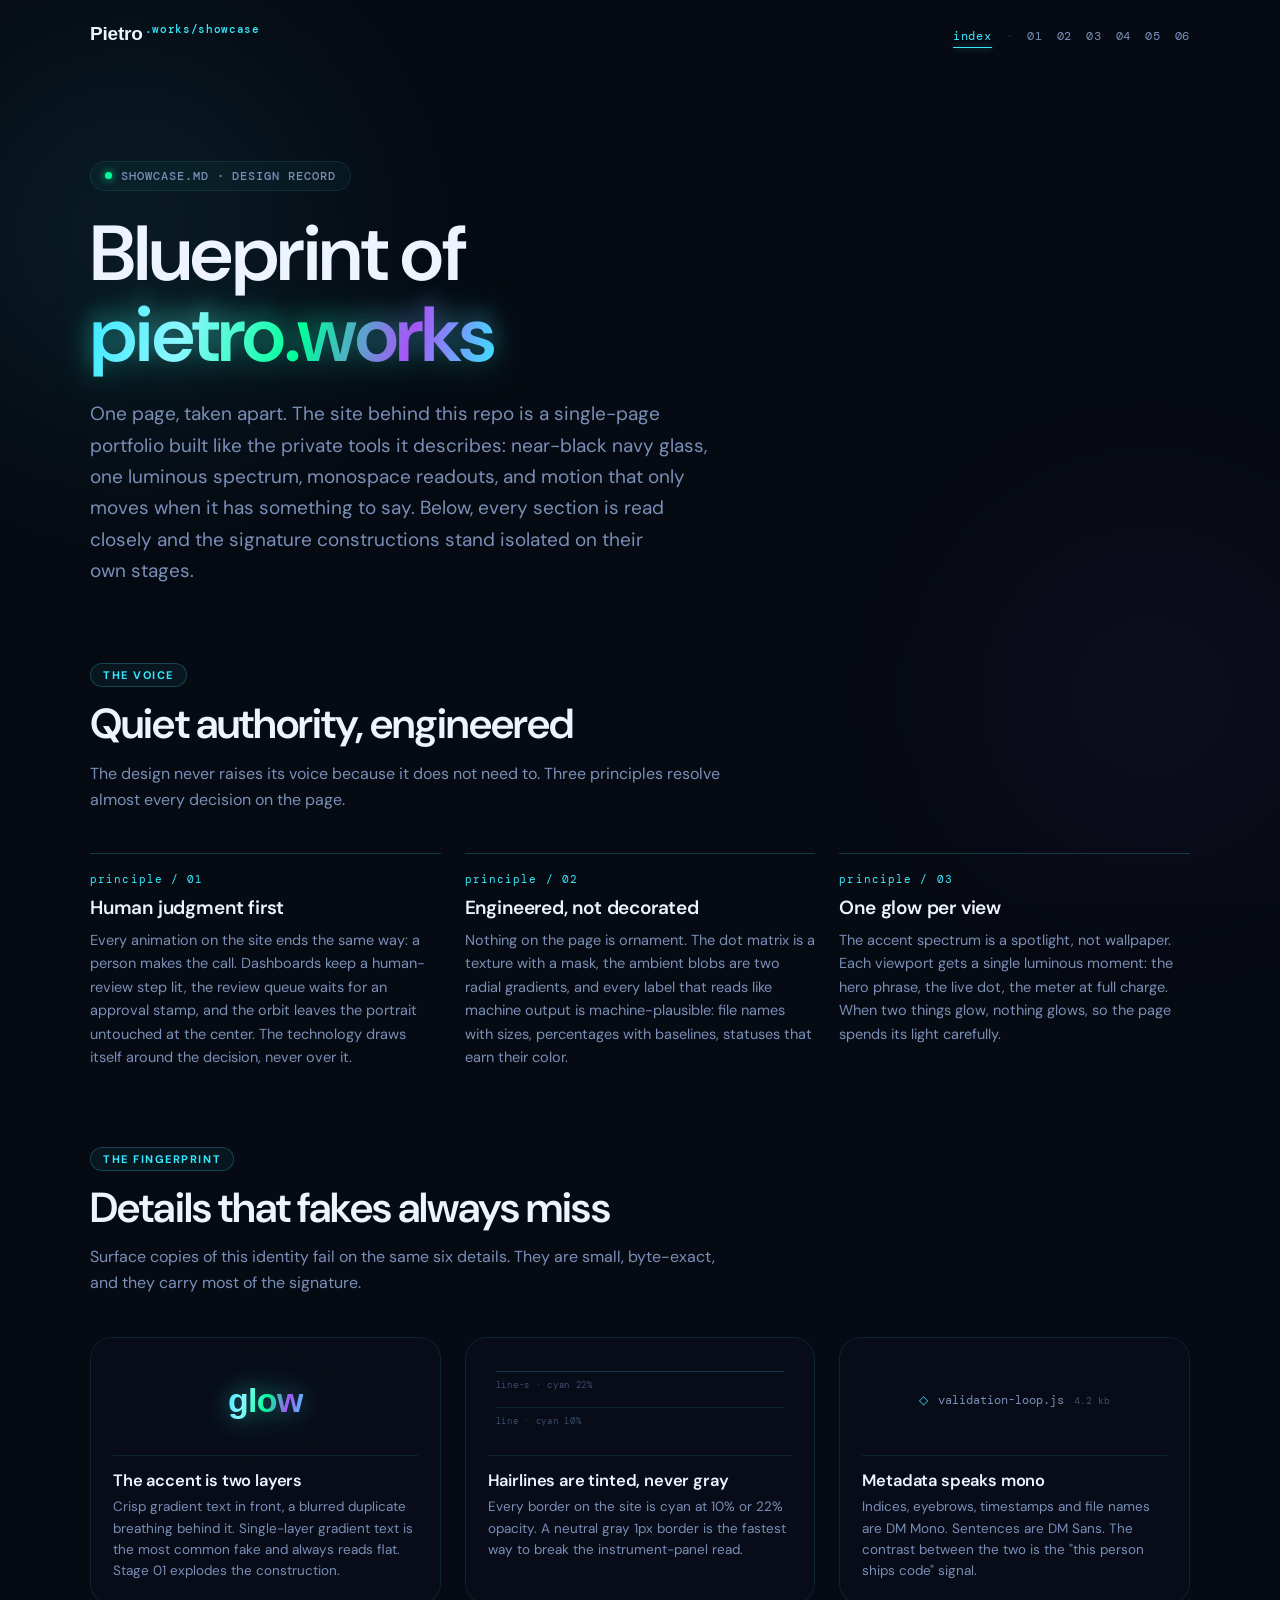
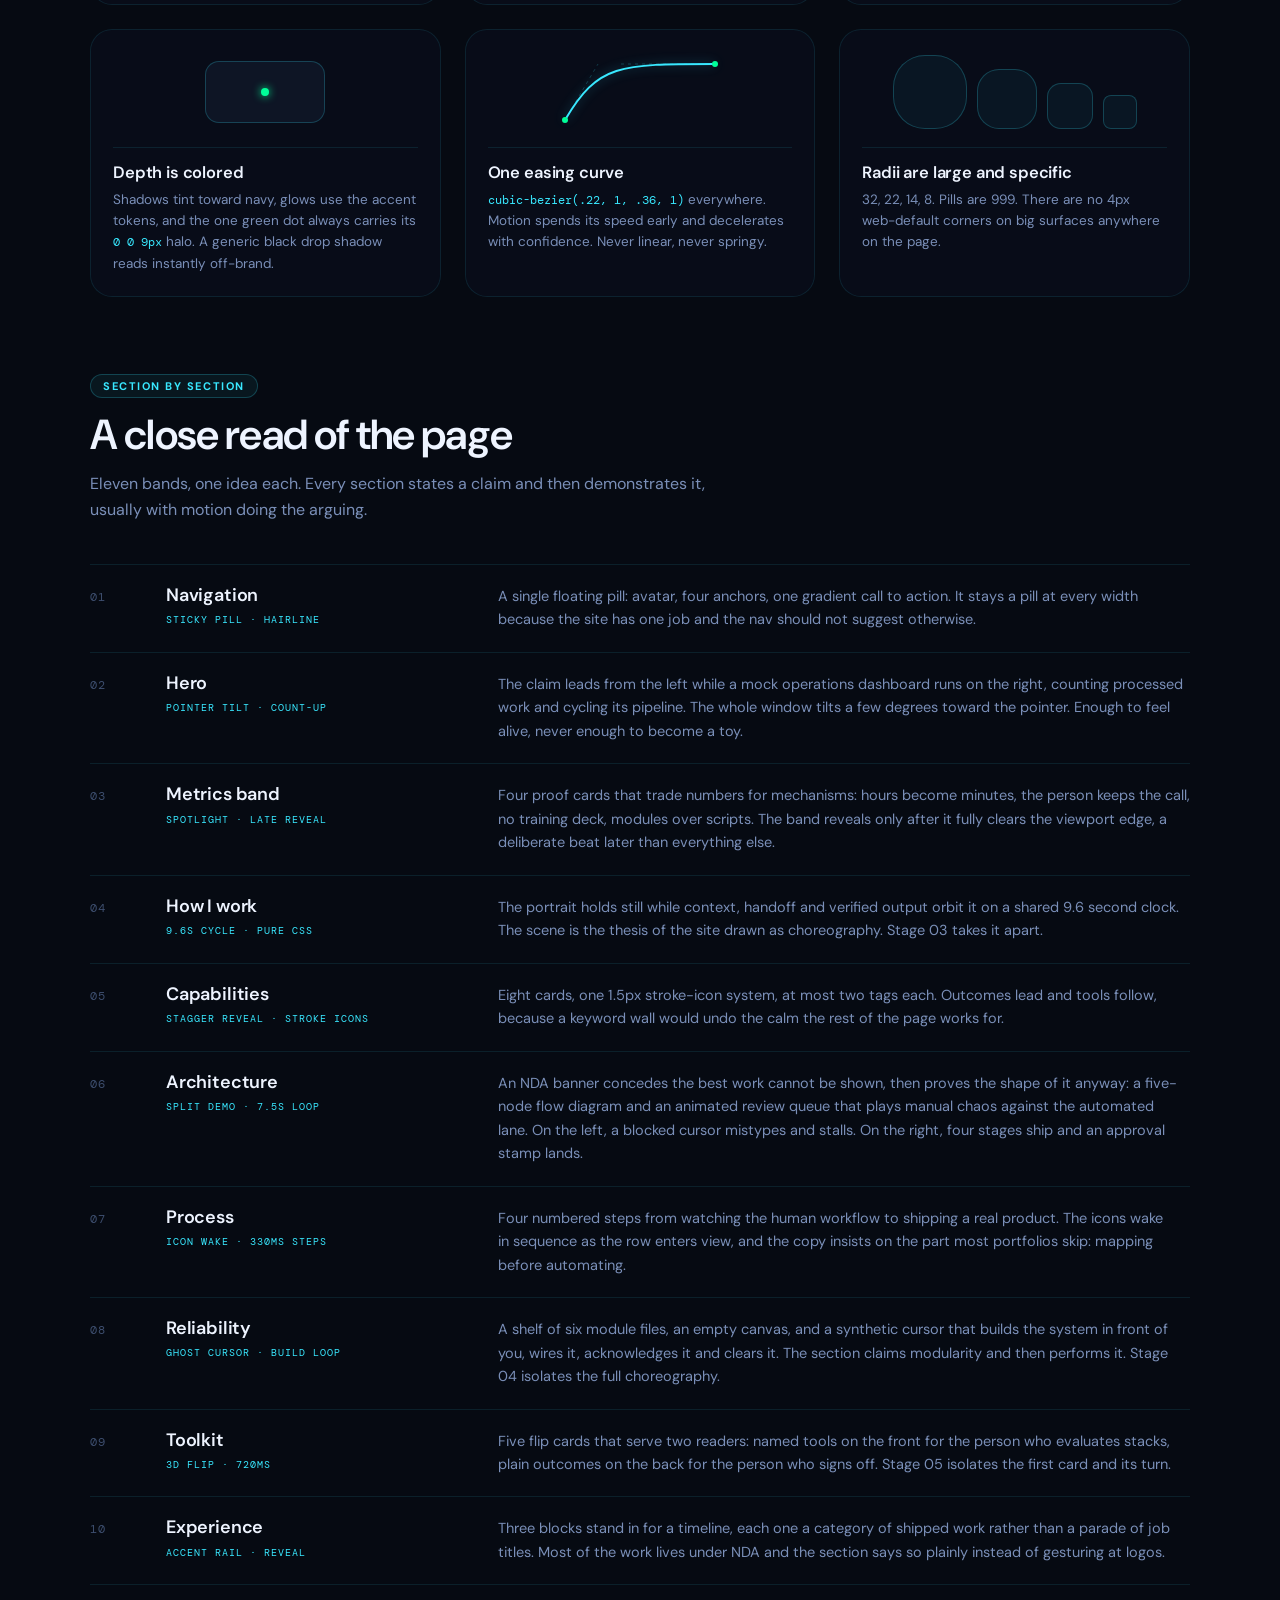
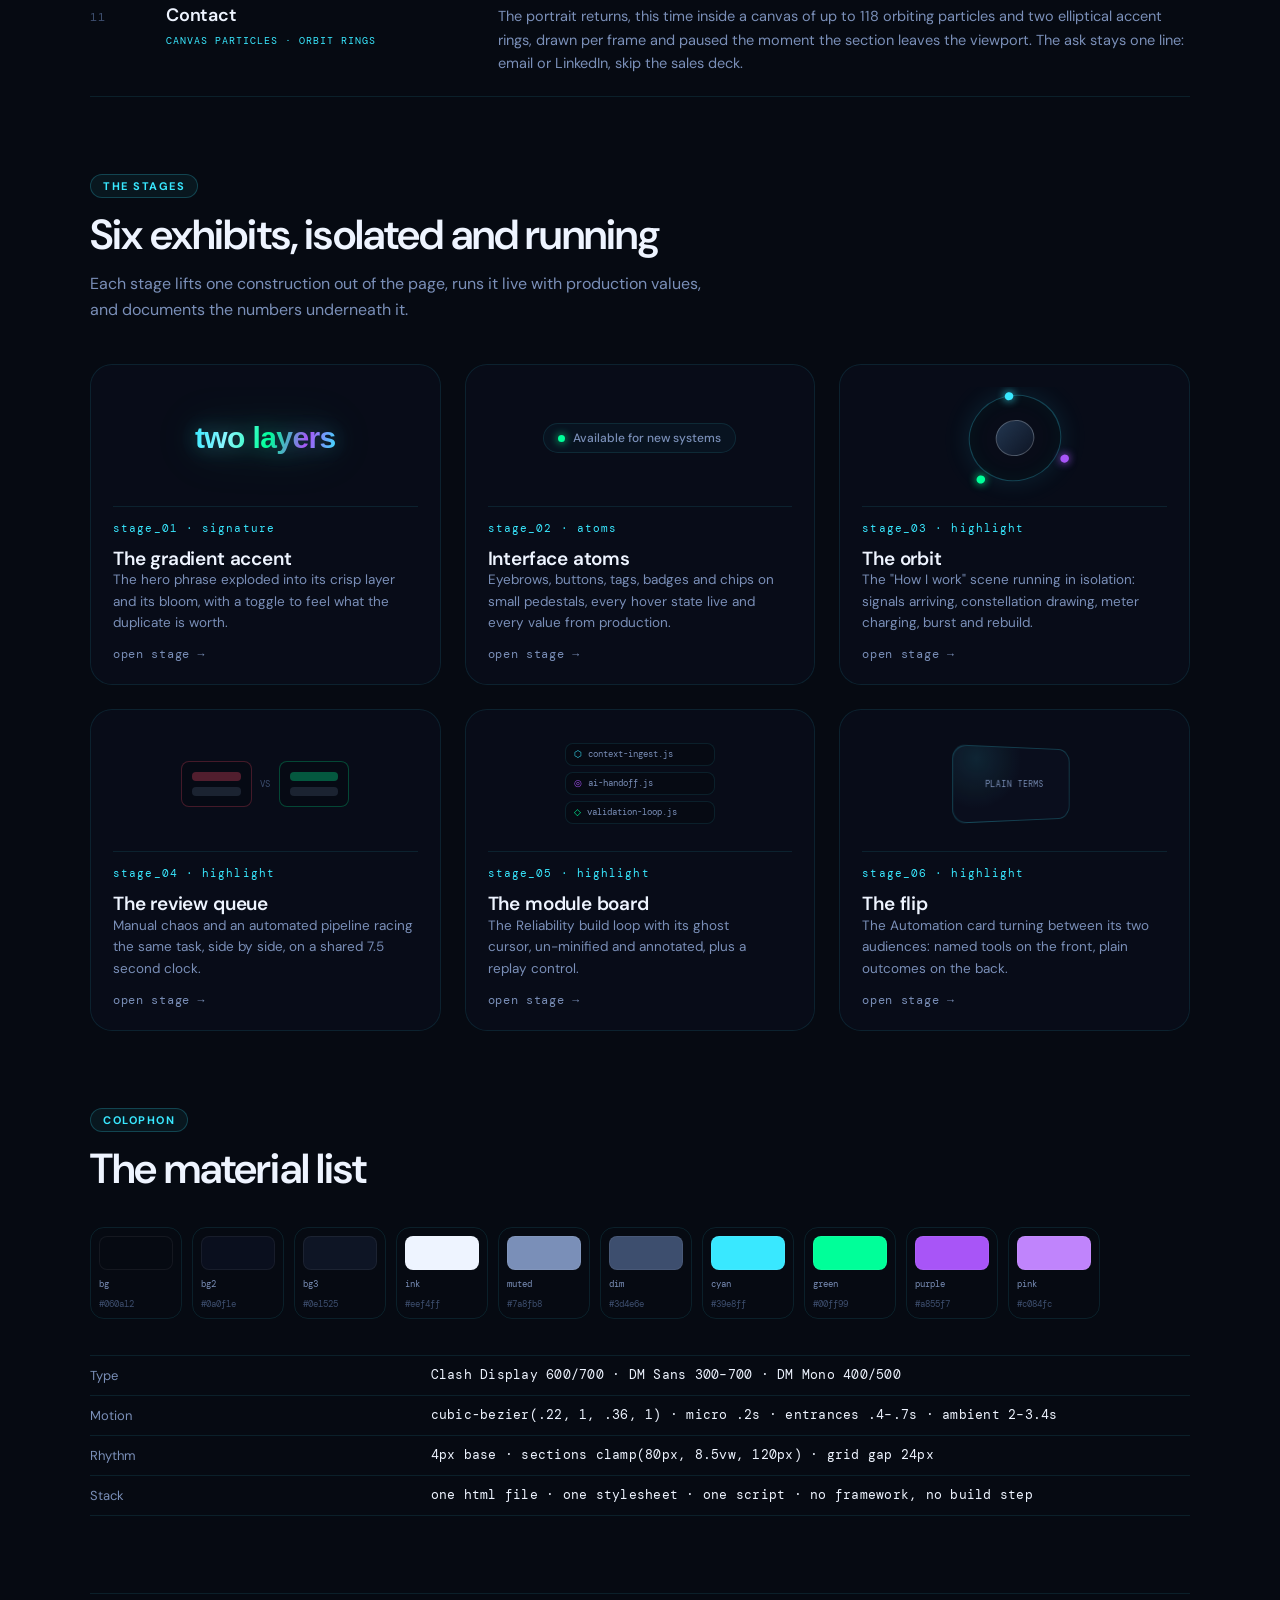
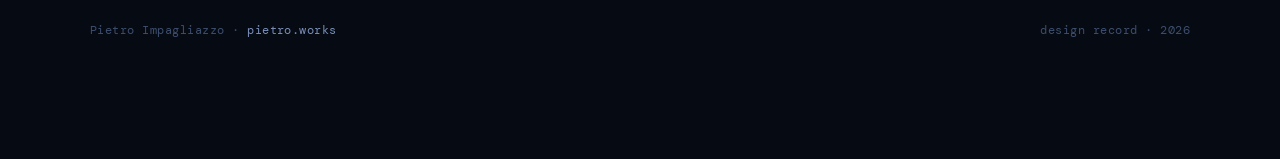
==== index.html @ dec7b2a9 "Add the pietro.works design showcase Isolates six signature constructions from the live site on thei" ====
<!DOCTYPE html>
<html lang="en">
  <head>
    <meta charset="utf-8" />
    <meta name="viewport" content="width=device-width,initial-scale=1" />
    <title>The anatomy of pietro.works — design showcase</title>
    <meta
      name="description"
      content="One page, taken apart. Every element of pietro.works isolated on its own stage, every section read closely, and the signature animations rebuilt in the open."
    />
    <link href="https://fonts.googleapis.com" rel="preconnect" />
    <link crossorigin="" href="https://fonts.gstatic.com" rel="preconnect" />
    <link href="https://api.fontshare.com" rel="preconnect" />
    <link
      href="https://api.fontshare.com/v2/css?f[]=clash-display@600,700&display=swap"
      rel="stylesheet"
    />
    <link
      href="https://fonts.googleapis.com/css2?family=DM+Sans:opsz,wght@9..40,300;9..40,400;9..40,500;9..40,700&family=DM+Mono:wght@400;500&display=swap"
      rel="stylesheet"
    />
    <link rel="stylesheet" href="shared.css" />
    <style>
      /* ---- hero accent: the production two-layer construction ---- */
      .hub-hero {
        padding-top: clamp(64px, 9vw, 120px);
      }
      .hub-hero h1 {
        font-size: max(40px, min(6.6vw, 78px));
        line-height: 1.05;
      }
      .hub-hero .sub {
        color: var(--muted);
        margin-top: 22px;
        font-size: max(16px, min(1.9vw, 19px));
        line-height: 1.65;
        max-width: 640px;
      }
      .acc {
        z-index: 0;
        color: transparent;
        white-space: nowrap;
        isolation: isolate;
        font-style: normal;
        background: linear-gradient(
          105deg,
          var(--cyan) 0%,
          #8cf7ff 24%,
          var(--green) 52%,
          var(--purple) 78%,
          var(--cyan) 100%
        );
        -webkit-text-fill-color: transparent;
        filter: drop-shadow(0 0 14px rgba(57, 232, 255, 0.22))
          drop-shadow(0 0 24px rgba(0, 255, 153, 0.16));
        -webkit-background-clip: text;
        background-clip: text;
        position: relative;
      }
      .acc:after {
        content: attr(data-text);
        z-index: -1;
        pointer-events: none;
        line-height: inherit;
        background: linear-gradient(
          105deg,
          var(--cyan) 0%,
          #8cf7ff 24%,
          var(--green) 52%,
          var(--purple) 78%,
          var(--cyan) 100%
        );
        color: transparent;
        -webkit-text-fill-color: transparent;
        opacity: 0.22;
        filter: blur(10px) saturate(1.12);
        -webkit-background-clip: text;
        background-clip: text;
        position: absolute;
        inset: 0;
        transform: translateZ(0) scale(1.01);
      }
      @media (prefers-reduced-motion: no-preference) {
        .acc:after {
          animation: 3.4s ease-in-out infinite hubGlowPulse;
        }
      }
      @keyframes hubGlowPulse {
        0%,
        to {
          opacity: 0.18;
          filter: blur(9px) saturate(1.05);
        }
        50% {
          opacity: 0.68;
          filter: blur(16px) saturate(1.42);
        }
      }

      /* ---- section headers ---- */
      .hub-label {
        letter-spacing: 0.14em;
        text-transform: uppercase;
        color: var(--cyan);
        border: 1px solid var(--line-s);
        background: rgba(57, 232, 255, 0.06);
        border-radius: 999px;
        margin-bottom: 14px;
        padding: 4px 12px;
        font-size: 11px;
        font-weight: 700;
        display: inline-block;
      }
      .hub-head {
        max-width: 640px;
      }
      .hub-head p {
        color: var(--muted);
        margin-top: 14px;
        font-size: 16px;
        line-height: 1.65;
      }

      /* ---- voice trio ---- */
      .voice-grid {
        display: grid;
        grid-template-columns: repeat(auto-fit, minmax(260px, 1fr));
        gap: var(--space-grid);
        margin-top: clamp(28px, 4vw, 40px);
      }
      .voice {
        border-top: 1px solid var(--line-s);
        padding-top: 18px;
      }
      .voice .v-index {
        color: var(--cyan);
        font-family: "DM Mono", monospace;
        font-size: 11px;
        letter-spacing: 0.1em;
        display: block;
        margin-bottom: 12px;
      }
      .voice h3 {
        font-size: 19px;
        margin-bottom: 10px;
      }
      .voice p {
        color: var(--muted);
        font-size: 14.5px;
        line-height: 1.62;
      }

      /* ---- fingerprint cards ---- */
      .fp-grid {
        display: grid;
        grid-template-columns: repeat(auto-fit, minmax(280px, 1fr));
        gap: var(--space-grid);
        margin-top: clamp(28px, 4vw, 40px);
      }
      .fp {
        border: 1px solid var(--line);
        border-radius: var(--rx-lg);
        background: rgba(10, 15, 30, 0.5);
        padding: 22px;
        display: grid;
        grid-template-rows: 96px auto;
        gap: 16px;
      }
      .fp-specimen {
        display: grid;
        place-items: center;
        border-bottom: 1px solid var(--line);
        padding-bottom: 14px;
      }
      .fp h3 {
        font-size: 16.5px;
        margin-bottom: 7px;
      }
      .fp p {
        color: var(--muted);
        font-size: 13.5px;
        line-height: 1.58;
      }
      .fp p code {
        font-family: "DM Mono", monospace;
        font-size: 12px;
        color: var(--cyan);
      }
      .fp-acc {
        font-family: "Clash Display", sans-serif;
        font-weight: 600;
        font-size: 34px;
        letter-spacing: -0.02em;
      }
      .swatch-row {
        display: flex;
        gap: 10px;
        align-items: center;
      }
      .swatch {
        width: 44px;
        height: 44px;
        border-radius: var(--rx-md);
        border: 1px solid var(--line);
        display: grid;
        place-items: end center;
        padding-bottom: 4px;
        font-family: "DM Mono", monospace;
        font-size: 8px;
        color: var(--dim);
      }
      .hairline-demo {
        width: 100%;
        display: grid;
        gap: 14px;
        padding: 0 8px;
      }
      .hairline-demo i {
        display: block;
        height: 1px;
      }
      .hairline-demo span {
        font-family: "DM Mono", monospace;
        font-size: 9px;
        color: var(--dim);
        letter-spacing: 0.08em;
      }
      .mono-demo {
        font-family: "DM Mono", monospace;
        font-size: 12px;
        color: var(--muted);
        display: flex;
        gap: 10px;
        align-items: baseline;
      }
      .mono-demo b {
        color: var(--cyan);
        font-weight: 500;
      }
      .mono-demo i {
        font-style: normal;
        color: var(--dim);
        font-size: 10px;
      }
      .depth-demo {
        width: 120px;
        height: 62px;
        border-radius: var(--rx-md);
        border: 1px solid var(--line-s);
        background: var(--bg3);
        box-shadow: 0 24px 60px -36px rgba(2, 6, 18, 0.9);
        display: grid;
        place-items: center;
      }
      .depth-demo i {
        width: 8px;
        height: 8px;
        border-radius: 50%;
        background: var(--green);
        box-shadow: 0 0 9px var(--green);
      }
      .ease-demo {
        display: block;
        overflow: visible;
      }
      .ease-demo path {
        fill: none;
        stroke: var(--cyan);
        stroke-width: 2;
        stroke-linecap: round;
        filter: drop-shadow(0 0 6px rgba(57, 232, 255, 0.4));
      }
      .ease-demo line {
        stroke: rgba(57, 232, 255, 0.22);
        stroke-width: 1;
        stroke-dasharray: 3 4;
      }
      .ease-demo circle {
        fill: var(--green);
      }
      .radii-demo {
        display: flex;
        gap: 10px;
        align-items: flex-end;
      }
      .radii-demo i {
        display: block;
        border: 1px solid var(--line-s);
        background: rgba(57, 232, 255, 0.05);
      }

      /* ---- anatomy ledger ---- */
      .anatomy {
        border-top: 1px solid var(--line);
        margin-top: clamp(28px, 4vw, 40px);
      }
      .an-row {
        border-bottom: 1px solid var(--line);
        display: grid;
        grid-template-columns: 56px minmax(180px, 0.9fr) minmax(0, 2fr);
        gap: 20px;
        padding: 20px 0;
        align-items: baseline;
      }
      .an-row .an-index {
        color: var(--dim);
        font-family: "DM Mono", monospace;
        font-size: 12px;
        letter-spacing: 0.06em;
      }
      .an-row h3 {
        font-size: 18px;
      }
      .an-row .an-tag {
        display: block;
        margin-top: 8px;
        color: var(--cyan);
        font-family: "DM Mono", monospace;
        font-size: 10px;
        letter-spacing: 0.1em;
        text-transform: uppercase;
      }
      .an-row p {
        color: var(--muted);
        font-size: 14.5px;
        line-height: 1.62;
      }
      @media (max-width: 700px) {
        .an-row {
          grid-template-columns: 40px minmax(0, 1fr);
        }
        .an-row p {
          grid-column: 2;
        }
      }

      /* ---- stage cards ---- */
      .stage-grid {
        display: grid;
        grid-template-columns: repeat(auto-fit, minmax(290px, 1fr));
        gap: var(--space-grid);
        margin-top: clamp(28px, 4vw, 40px);
      }
      .stage-card {
        border: 1px solid var(--line);
        border-radius: var(--rx-lg);
        background: rgba(10, 15, 30, 0.5);
        padding: 22px;
        display: grid;
        grid-template-rows: 120px auto 1fr auto;
        gap: 14px;
        transition:
          transform 0.3s var(--ease),
          border-color 0.3s var(--ease),
          box-shadow 0.3s var(--ease);
      }
      .stage-card:hover {
        transform: translateY(-4px);
        border-color: rgba(57, 232, 255, 0.3);
        box-shadow: 0 24px 60px -36px rgba(2, 6, 18, 0.9);
      }
      .stage-card .sg-preview {
        border-bottom: 1px solid var(--line);
        display: grid;
        place-items: center;
        padding-bottom: 16px;
        overflow: hidden;
      }
      .stage-card .sg-index {
        color: var(--cyan);
        font-family: "DM Mono", monospace;
        font-size: 11px;
        letter-spacing: 0.1em;
      }
      .stage-card h3 {
        font-size: 19px;
      }
      .stage-card p {
        color: var(--muted);
        font-size: 13.5px;
        line-height: 1.58;
      }
      .stage-card .sg-go {
        color: var(--muted);
        font-family: "DM Mono", monospace;
        font-size: 11.5px;
        letter-spacing: 0.06em;
        transition: color 0.2s var(--ease);
      }
      .stage-card:hover .sg-go {
        color: var(--cyan);
      }

      /* stage minis */
      .mini-acc {
        font-family: "Clash Display", sans-serif;
        font-weight: 600;
        font-size: 30px;
        letter-spacing: -0.02em;
      }
      .mini-eyebrow {
        color: var(--muted);
        border: 1px solid var(--line);
        background: rgba(57, 232, 255, 0.04);
        border-radius: 999px;
        align-items: center;
        gap: 8px;
        padding: 6px 14px;
        font-size: 12px;
        font-weight: 500;
        display: inline-flex;
      }
      .mini-eyebrow i {
        width: 7px;
        height: 7px;
        border-radius: 50%;
        background: var(--green);
        box-shadow: 0 0 8px var(--green);
      }
      .mini-orbit {
        width: 86px;
        height: 86px;
        border: 1px solid rgba(57, 232, 255, 0.25);
        border-radius: 50%;
        position: relative;
        transform: rotate(-14deg) scaleX(1.08);
        box-shadow:
          0 0 28px rgba(57, 232, 255, 0.12),
          inset 0 0 20px rgba(0, 255, 153, 0.05);
      }
      .mini-orbit b {
        position: absolute;
        inset: 24px;
        border-radius: 50%;
        background: linear-gradient(145deg, #22364f, #0e1525);
        border: 1px solid rgba(255, 255, 255, 0.22);
      }
      .mini-orbit i {
        position: absolute;
        width: 8px;
        height: 8px;
        border-radius: 50%;
      }
      .mini-orbit i:nth-child(2) {
        top: -4px;
        left: 50%;
        background: var(--cyan);
        box-shadow: 0 0 8px var(--cyan);
      }
      .mini-orbit i:nth-child(3) {
        bottom: 6px;
        left: -2px;
        background: var(--green);
        box-shadow: 0 0 8px var(--green);
      }
      .mini-orbit i:nth-child(4) {
        bottom: 6px;
        right: -2px;
        background: var(--purple);
        box-shadow: 0 0 8px var(--purple);
      }
      .mini-shelf {
        display: grid;
        gap: 6px;
        width: 150px;
      }
      .mini-shelf i {
        display: flex;
        align-items: center;
        gap: 6px;
        border: 1px solid var(--line);
        border-radius: var(--rx-sm);
        background: rgba(6, 10, 18, 0.6);
        padding: 5px 8px;
        font-family: "DM Mono", monospace;
        font-size: 8.5px;
        font-style: normal;
        color: var(--muted);
      }
      .mini-shelf i b {
        color: var(--cyan);
        font-weight: 400;
      }
      .mini-shelf i:nth-child(2) b {
        color: var(--purple);
      }
      .mini-shelf i:nth-child(3) b {
        color: var(--green);
      }
      .mini-flip {
        width: 130px;
        height: 74px;
        perspective: 400px;
      }
      .mini-flip i {
        display: grid;
        place-items: center;
        width: 100%;
        height: 100%;
        border: 1px solid var(--line-s);
        border-radius: var(--rx-md);
        background:
          radial-gradient(circle at 18% 16%, rgba(57, 232, 255, 0.1), transparent 40%),
          rgba(10, 15, 30, 0.7);
        transform: rotateY(26deg);
        font-family: "DM Mono", monospace;
        font-size: 9px;
        letter-spacing: 0.1em;
        color: var(--muted);
        text-transform: uppercase;
        font-style: normal;
      }
      .mini-rq {
        display: flex;
        align-items: center;
        gap: 8px;
        width: 168px;
      }
      .mini-rq-pane {
        display: grid;
        gap: 6px;
        flex: 1;
        padding: 10px;
        border-radius: var(--rx-sm);
        border: 1px solid var(--line);
        background: rgba(6, 10, 18, 0.5);
      }
      .mini-rq-pane i {
        display: block;
        height: 9px;
        border-radius: 4px;
        background: rgba(122, 143, 184, 0.18);
      }
      .mini-rq-pane--bad {
        border-color: rgba(255, 77, 106, 0.25);
      }
      .mini-rq-pane--bad i:first-child {
        background: rgba(255, 77, 106, 0.3);
      }
      .mini-rq-pane--good {
        border-color: rgba(0, 255, 153, 0.25);
      }
      .mini-rq-pane--good i:first-child {
        background: rgba(0, 255, 153, 0.32);
      }
      .mini-rq-vs {
        color: var(--dim);
        font-family: "DM Mono", monospace;
        font-size: 9px;
        text-transform: uppercase;
        letter-spacing: 0.08em;
      }

      /* ---- colophon ---- */
      .palette {
        display: flex;
        flex-wrap: wrap;
        gap: 10px;
        margin-top: clamp(24px, 3vw, 36px);
      }
      .chip {
        border: 1px solid var(--line);
        border-radius: var(--rx-md);
        width: 92px;
        padding: 8px;
        display: grid;
        gap: 8px;
        font-family: "DM Mono", monospace;
        font-size: 9px;
        color: var(--dim);
      }
      .chip i {
        display: block;
        height: 34px;
        border-radius: 8px;
        border: 1px solid rgba(255, 255, 255, 0.06);
      }
      .chip b {
        color: var(--muted);
        font-weight: 400;
      }
      .colophon-rows {
        border-top: 1px solid var(--line);
        margin-top: clamp(24px, 3vw, 36px);
      }
      .hub-foot {
        border-top: 1px solid var(--line);
        margin-top: var(--space-section-tight);
        padding: 28px 0 44px;
        display: flex;
        flex-wrap: wrap;
        justify-content: space-between;
        gap: 12px;
        color: var(--dim);
        font-family: "DM Mono", monospace;
        font-size: 12px;
        letter-spacing: 0.04em;
      }
      .hub-foot a {
        color: var(--muted);
        transition: color 0.18s var(--ease);
      }
      .hub-foot a:hover {
        color: var(--cyan);
      }
    </style>
  </head>
  <body>
    <div aria-hidden="true" class="ambient ambient-a"></div>
    <div aria-hidden="true" class="ambient ambient-b"></div>
    <div aria-hidden="true" class="scanline"></div>

    <header class="sc-top">
      <div class="wrap">
        <a class="sc-brand" href="https://pietro.works/">Pietro<sup>.works/showcase</sup></a>
        <nav class="sc-crumb" aria-label="Stages">
          <a href="index.html" aria-current="page">index</a>
          <span class="sc-sep">·</span>
          <a href="stages/01-accent.html">01</a>
          <a href="stages/02-atoms.html">02</a>
          <a href="stages/03-orbit.html">03</a>
          <a href="stages/04-review-queue.html">04</a>
          <a href="stages/05-modules.html">05</a>
          <a href="stages/06-flip.html">06</a>
        </nav>
      </div>
    </header>

    <main>
      <!-- ================= hero ================= -->
      <section class="wrap hub-hero">
        <div class="eyebrow"><span class="dot"></span> showcase.md · design record</div>
        <h1>
          Blueprint of
          <br /><span class="acc" data-text="pietro.works">pietro.works</span>
        </h1>
        <p class="sub">
          One page, taken apart. The site behind this repo is a single-page portfolio
          built like the private tools it describes: near-black navy glass, one
          luminous spectrum, monospace readouts, and motion that only moves when it
          has something to say. Below, every section is read closely and the
          signature constructions stand isolated on their own stages.
        </p>
      </section>

      <!-- ================= voice ================= -->
      <section class="band">
        <div class="wrap">
          <div class="hub-head" data-reveal>
            <span class="hub-label">The voice</span>
            <h2>Quiet authority, engineered</h2>
            <p>
              The design never raises its voice because it does not need to. Three
              principles resolve almost every decision on the page.
            </p>
          </div>
          <div class="voice-grid">
            <div class="voice" data-reveal>
              <span class="v-index">principle / 01</span>
              <h3>Human judgment first</h3>
              <p>
                Every animation on the site ends the same way: a person makes the
                call. Dashboards keep a human-review step lit, the review queue waits
                for an approval stamp, and the orbit leaves the portrait untouched at
                the center. The technology draws itself around the decision, never
                over it.
              </p>
            </div>
            <div class="voice" data-reveal>
              <span class="v-index">principle / 02</span>
              <h3>Engineered, not decorated</h3>
              <p>
                Nothing on the page is ornament. The dot matrix is a texture with a
                mask, the ambient blobs are two radial gradients, and every label
                that reads like machine output is machine-plausible: file names with
                sizes, percentages with baselines, statuses that earn their color.
              </p>
            </div>
            <div class="voice" data-reveal>
              <span class="v-index">principle / 03</span>
              <h3>One glow per view</h3>
              <p>
                The accent spectrum is a spotlight, not wallpaper. Each viewport gets
                a single luminous moment: the hero phrase, the live dot, the meter at
                full charge. When two things glow, nothing glows, so the page spends
                its light carefully.
              </p>
            </div>
          </div>
        </div>
      </section>

      <!-- ================= fingerprint ================= -->
      <section class="band">
        <div class="wrap">
          <div class="hub-head" data-reveal>
            <span class="hub-label">The fingerprint</span>
            <h2>Details that fakes always miss</h2>
            <p>
              Surface copies of this identity fail on the same six details. They are
              small, byte-exact, and they carry most of the signature.
            </p>
          </div>
          <div class="fp-grid">
            <div class="fp" data-reveal>
              <div class="fp-specimen">
                <span class="fp-acc acc" data-text="glow">glow</span>
              </div>
              <div>
                <h3>The accent is two layers</h3>
                <p>
                  Crisp gradient text in front, a blurred duplicate breathing behind
                  it. Single-layer gradient text is the most common fake and always
                  reads flat. Stage 01 explodes the construction.
                </p>
              </div>
            </div>
            <div class="fp" data-reveal>
              <div class="fp-specimen">
                <div class="hairline-demo">
                  <div>
                    <i style="background: rgba(57, 232, 255, 0.22)"></i>
                    <span>line-s · cyan 22%</span>
                  </div>
                  <div>
                    <i style="background: rgba(57, 232, 255, 0.1)"></i>
                    <span>line · cyan 10%</span>
                  </div>
                </div>
              </div>
              <div>
                <h3>Hairlines are tinted, never gray</h3>
                <p>
                  Every border on the site is cyan at 10% or 22% opacity. A neutral
                  gray 1px border is the fastest way to break the instrument-panel
                  read.
                </p>
              </div>
            </div>
            <div class="fp" data-reveal>
              <div class="fp-specimen">
                <div class="mono-demo">
                  <b>◇</b> validation-loop.js <i>4.2 kb</i>
                </div>
              </div>
              <div>
                <h3>Metadata speaks mono</h3>
                <p>
                  Indices, eyebrows, timestamps and file names are DM Mono. Sentences
                  are DM Sans. The contrast between the two is the "this person ships
                  code" signal.
                </p>
              </div>
            </div>
            <div class="fp" data-reveal>
              <div class="fp-specimen">
                <div class="depth-demo"><i></i></div>
              </div>
              <div>
                <h3>Depth is colored</h3>
                <p>
                  Shadows tint toward navy, glows use the accent tokens, and the one
                  green dot always carries its <code>0 0 9px</code> halo. A generic
                  black drop shadow reads instantly off-brand.
                </p>
              </div>
            </div>
            <div class="fp" data-reveal>
              <div class="fp-specimen">
                <svg class="ease-demo" width="150" height="76" viewBox="0 0 150 76" aria-hidden="true">
                  <line x1="0" y1="66" x2="33" y2="10" />
                  <line x1="150" y1="10" x2="54" y2="10" />
                  <path d="M0 66 C33 10, 54 10, 150 10" />
                  <circle cx="0" cy="66" r="3" />
                  <circle cx="150" cy="10" r="3" />
                </svg>
              </div>
              <div>
                <h3>One easing curve</h3>
                <p>
                  <code>cubic-bezier(.22, 1, .36, 1)</code> everywhere. Motion spends
                  its speed early and decelerates with confidence. Never linear,
                  never springy.
                </p>
              </div>
            </div>
            <div class="fp" data-reveal>
              <div class="fp-specimen">
                <div class="radii-demo">
                  <i style="width: 74px; height: 74px; border-radius: 32px"></i>
                  <i style="width: 60px; height: 60px; border-radius: 22px"></i>
                  <i style="width: 46px; height: 46px; border-radius: 14px"></i>
                  <i style="width: 34px; height: 34px; border-radius: 8px"></i>
                </div>
              </div>
              <div>
                <h3>Radii are large and specific</h3>
                <p>
                  32, 22, 14, 8. Pills are 999. There are no 4px web-default corners
                  on big surfaces anywhere on the page.
                </p>
              </div>
            </div>
          </div>
        </div>
      </section>

      <!-- ================= anatomy ================= -->
      <section class="band">
        <div class="wrap">
          <div class="hub-head" data-reveal>
            <span class="hub-label">Section by section</span>
            <h2>A close read of the page</h2>
            <p>
              Eleven bands, one idea each. Every section states a claim and then
              demonstrates it, usually with motion doing the arguing.
            </p>
          </div>
          <div class="anatomy">
            <div class="an-row" data-reveal>
              <span class="an-index">01</span>
              <div>
                <h3>Navigation</h3>
                <span class="an-tag">sticky pill · hairline</span>
              </div>
              <p>
                A single floating pill: avatar, four anchors, one gradient call to
                action. It stays a pill at every width because the site has one job
                and the nav should not suggest otherwise.
              </p>
            </div>
            <div class="an-row" data-reveal>
              <span class="an-index">02</span>
              <div>
                <h3>Hero</h3>
                <span class="an-tag">pointer tilt · count-up</span>
              </div>
              <p>
                The claim leads from the left while a mock operations dashboard runs
                on the right, counting processed work and cycling its pipeline. The
                whole window tilts a few degrees toward the pointer. Enough to feel
                alive, never enough to become a toy.
              </p>
            </div>
            <div class="an-row" data-reveal>
              <span class="an-index">03</span>
              <div>
                <h3>Metrics band</h3>
                <span class="an-tag">spotlight · late reveal</span>
              </div>
              <p>
                Four proof cards that trade numbers for mechanisms: hours become
                minutes, the person keeps the call, no training deck, modules over
                scripts. The band reveals only after it fully clears the viewport
                edge, a deliberate beat later than everything else.
              </p>
            </div>
            <div class="an-row" data-reveal>
              <span class="an-index">04</span>
              <div>
                <h3>How I work</h3>
                <span class="an-tag">9.6s cycle · pure css</span>
              </div>
              <p>
                The portrait holds still while context, handoff and verified output
                orbit it on a shared 9.6 second clock. The scene is the thesis of the
                site drawn as choreography. Stage 03 takes it apart.
              </p>
            </div>
            <div class="an-row" data-reveal>
              <span class="an-index">05</span>
              <div>
                <h3>Capabilities</h3>
                <span class="an-tag">stagger reveal · stroke icons</span>
              </div>
              <p>
                Eight cards, one 1.5px stroke-icon system, at most two tags each.
                Outcomes lead and tools follow, because a keyword wall would undo the
                calm the rest of the page works for.
              </p>
            </div>
            <div class="an-row" data-reveal>
              <span class="an-index">06</span>
              <div>
                <h3>Architecture</h3>
                <span class="an-tag">split demo · 7.5s loop</span>
              </div>
              <p>
                An NDA banner concedes the best work cannot be shown, then proves the
                shape of it anyway: a five-node flow diagram and an animated review
                queue that plays manual chaos against the automated lane. On the
                left, a blocked cursor mistypes and stalls. On the right, four stages
                ship and an approval stamp lands.
              </p>
            </div>
            <div class="an-row" data-reveal>
              <span class="an-index">07</span>
              <div>
                <h3>Process</h3>
                <span class="an-tag">icon wake · 330ms steps</span>
              </div>
              <p>
                Four numbered steps from watching the human workflow to shipping a
                real product. The icons wake in sequence as the row enters view, and
                the copy insists on the part most portfolios skip: mapping before
                automating.
              </p>
            </div>
            <div class="an-row" data-reveal>
              <span class="an-index">08</span>
              <div>
                <h3>Reliability</h3>
                <span class="an-tag">ghost cursor · build loop</span>
              </div>
              <p>
                A shelf of six module files, an empty canvas, and a synthetic cursor
                that builds the system in front of you, wires it, acknowledges it and
                clears it. The section claims modularity and then performs it. Stage
                04 isolates the full choreography.
              </p>
            </div>
            <div class="an-row" data-reveal>
              <span class="an-index">09</span>
              <div>
                <h3>Toolkit</h3>
                <span class="an-tag">3d flip · 720ms</span>
              </div>
              <p>
                Five flip cards that serve two readers: named tools on the front for
                the person who evaluates stacks, plain outcomes on the back for the
                person who signs off. Stage 05 isolates the first card and its turn.
              </p>
            </div>
            <div class="an-row" data-reveal>
              <span class="an-index">10</span>
              <div>
                <h3>Experience</h3>
                <span class="an-tag">accent rail · reveal</span>
              </div>
              <p>
                Three blocks stand in for a timeline, each one a category of shipped
                work rather than a parade of job titles. Most of the work lives under
                NDA and the section says so plainly instead of gesturing at logos.
              </p>
            </div>
            <div class="an-row" data-reveal>
              <span class="an-index">11</span>
              <div>
                <h3>Contact</h3>
                <span class="an-tag">canvas particles · orbit rings</span>
              </div>
              <p>
                The portrait returns, this time inside a canvas of up to 118 orbiting
                particles and two elliptical accent rings, drawn per frame and paused
                the moment the section leaves the viewport. The ask stays one line:
                email or LinkedIn, skip the sales deck.
              </p>
            </div>
          </div>
        </div>
      </section>

      <!-- ================= stages ================= -->
      <section class="band">
        <div class="wrap">
          <div class="hub-head" data-reveal>
            <span class="hub-label">The stages</span>
            <h2>Six exhibits, isolated and running</h2>
            <p>
              Each stage lifts one construction out of the page, runs it live with
              production values, and documents the numbers underneath it.
            </p>
          </div>
          <div class="stage-grid">
            <a class="stage-card" href="stages/01-accent.html" data-reveal>
              <div class="sg-preview">
                <span class="mini-acc acc" data-text="two layers">two layers</span>
              </div>
              <span class="sg-index">stage_01 · signature</span>
              <div>
                <h3>The gradient accent</h3>
                <p>
                  The hero phrase exploded into its crisp layer and its bloom, with a
                  toggle to feel what the duplicate is worth.
                </p>
              </div>
              <span class="sg-go">open stage →</span>
            </a>
            <a class="stage-card" href="stages/02-atoms.html" data-reveal>
              <div class="sg-preview">
                <span class="mini-eyebrow"><i></i> Available for new systems</span>
              </div>
              <span class="sg-index">stage_02 · atoms</span>
              <div>
                <h3>Interface atoms</h3>
                <p>
                  Eyebrows, buttons, tags, badges and chips on small pedestals, every
                  hover state live and every value from production.
                </p>
              </div>
              <span class="sg-go">open stage →</span>
            </a>
            <a class="stage-card" href="stages/03-orbit.html" data-reveal>
              <div class="sg-preview">
                <div class="mini-orbit" aria-hidden="true">
                  <b></b><i></i><i></i><i></i>
                </div>
              </div>
              <span class="sg-index">stage_03 · highlight</span>
              <div>
                <h3>The orbit</h3>
                <p>
                  The "How I work" scene running in isolation: signals arriving,
                  constellation drawing, meter charging, burst and rebuild.
                </p>
              </div>
              <span class="sg-go">open stage →</span>
            </a>
            <a class="stage-card" href="stages/04-review-queue.html" data-reveal>
              <div class="sg-preview">
                <div class="mini-rq" aria-hidden="true">
                  <div class="mini-rq-pane mini-rq-pane--bad">
                    <i></i><i></i>
                  </div>
                  <div class="mini-rq-vs">vs</div>
                  <div class="mini-rq-pane mini-rq-pane--good">
                    <i></i><i></i>
                  </div>
                </div>
              </div>
              <span class="sg-index">stage_04 · highlight</span>
              <div>
                <h3>The review queue</h3>
                <p>
                  Manual chaos and an automated pipeline racing the same task,
                  side by side, on a shared 7.5 second clock.
                </p>
              </div>
              <span class="sg-go">open stage →</span>
            </a>
            <a class="stage-card" href="stages/05-modules.html" data-reveal>
              <div class="sg-preview">
                <div class="mini-shelf" aria-hidden="true">
                  <i><b>⬡</b> context-ingest.js</i>
                  <i><b>◎</b> ai-handoff.js</i>
                  <i><b>◇</b> validation-loop.js</i>
                </div>
              </div>
              <span class="sg-index">stage_05 · highlight</span>
              <div>
                <h3>The module board</h3>
                <p>
                  The Reliability build loop with its ghost cursor, un-minified and
                  annotated, plus a replay control.
                </p>
              </div>
              <span class="sg-go">open stage →</span>
            </a>
            <a class="stage-card" href="stages/06-flip.html" data-reveal>
              <div class="sg-preview">
                <div class="mini-flip" aria-hidden="true"><i>plain terms</i></div>
              </div>
              <span class="sg-index">stage_06 · highlight</span>
              <div>
                <h3>The flip</h3>
                <p>
                  The Automation card turning between its two audiences: named
                  tools on the front, plain outcomes on the back.
                </p>
              </div>
              <span class="sg-go">open stage →</span>
            </a>
          </div>
        </div>
      </section>

      <!-- ================= colophon ================= -->
      <section class="band band--last">
        <div class="wrap">
          <div class="hub-head" data-reveal>
            <span class="hub-label">Colophon</span>
            <h2>The material list</h2>
          </div>
          <div class="palette" data-reveal aria-label="Palette">
            <span class="chip"><i style="background: #060a12"></i><b>bg</b> #060a12</span>
            <span class="chip"><i style="background: #0a0f1e"></i><b>bg2</b> #0a0f1e</span>
            <span class="chip"><i style="background: #0e1525"></i><b>bg3</b> #0e1525</span>
            <span class="chip"><i style="background: #eef4ff"></i><b>ink</b> #eef4ff</span>
            <span class="chip"><i style="background: #7a8fb8"></i><b>muted</b> #7a8fb8</span>
            <span class="chip"><i style="background: #3d4e6e"></i><b>dim</b> #3d4e6e</span>
            <span class="chip"><i style="background: #39e8ff"></i><b>cyan</b> #39e8ff</span>
            <span class="chip"><i style="background: #00ff99"></i><b>green</b> #00ff99</span>
            <span class="chip"><i style="background: #a855f7"></i><b>purple</b> #a855f7</span>
            <span class="chip"><i style="background: #c084fc"></i><b>pink</b> #c084fc</span>
          </div>
          <dl class="ledger colophon-rows" data-reveal>
            <div class="ledger-row">
              <dt>Type</dt>
              <dd>Clash Display 600/700 · DM Sans 300–700 · DM Mono 400/500</dd>
            </div>
            <div class="ledger-row">
              <dt>Motion</dt>
              <dd>cubic-bezier(.22, 1, .36, 1) · micro .2s · entrances .4–.7s · ambient 2–3.4s</dd>
            </div>
            <div class="ledger-row">
              <dt>Rhythm</dt>
              <dd>4px base · sections clamp(80px, 8.5vw, 120px) · grid gap 24px</dd>
            </div>
            <div class="ledger-row">
              <dt>Stack</dt>
              <dd>one html file · one stylesheet · one script · no framework, no build step</dd>
            </div>
          </dl>
          <footer class="hub-foot">
            <span>Pietro Impagliazzo · <a href="https://pietro.works/">pietro.works</a></span>
            <span>design record · 2026</span>
          </footer>
        </div>
      </section>
    </main>

    <script>
      (() => {
        const obs = new IntersectionObserver(
          (entries) => {
            entries.forEach((e) => {
              if (e.isIntersecting) {
                e.target.classList.add("is-visible");
                obs.unobserve(e.target);
              }
            });
          },
          { threshold: 0.08 },
        );
        document.querySelectorAll("[data-reveal]").forEach((el, i) => {
          el.style.transitionDelay = `${Math.min((i % 6) * 45, 240)}ms`;
          obs.observe(el);
        });
      })();
    </script>
  </body>
</html>
---- shared.css ----
/* ============================================================
   PIETRO.WORKS — SHOWCASE CHROME
   Shared foundation for the showcase hub and its stage pages.
   Tokens mirror the production site (styles.css wins over docs).
   The showcase is dark-locked: it exhibits the site's default
   identity, and the exhibited CSS is verbatim production code.
   ============================================================ */

:root {
  color-scheme: dark;

  --bg: #060a12;
  --bg2: #0a0f1e;
  --bg3: #0e1525;
  --glass: rgba(14, 21, 37, 0.72);

  --ink: #eef4ff;
  --muted: #7a8fb8;
  --dim: #3d4e6e;

  --cyan: #39e8ff;
  --green: #00ff99;
  --pink: #c084fc;
  --purple: #a855f7;

  --cyan-glow: rgba(57, 232, 255, 0.18);
  --green-glow: rgba(0, 255, 153, 0.15);
  --pink-glow: rgba(168, 85, 247, 0.15);

  --line: rgba(57, 232, 255, 0.1);
  --line-s: rgba(57, 232, 255, 0.22);

  --rx-xl: 32px;
  --rx-lg: 22px;
  --rx-md: 14px;
  --rx-sm: 8px;

  --ease: cubic-bezier(0.22, 1, 0.36, 1);

  --max: 1100px;
  --site-gutter: 24px;
  --space-section: clamp(80px, 8.5vw, 120px);
  --space-section-tight: clamp(56px, 6vw, 88px);
  --space-section-compact: clamp(40px, 4.5vw, 64px);
  --space-grid: 24px;
  --space-card-large-y: 64px;
  --space-card-large-x: 64px;
  --space-card-standard-y: 28px;
  --space-card-standard-x: 24px;
}

@media (max-width: 980px) {
  :root {
    --space-card-large-y: 48px;
    --space-card-large-x: 48px;
    --space-grid: 20px;
  }
}
@media (max-width: 640px) {
  :root {
    --space-card-large-y: 40px;
    --space-card-large-x: 24px;
    --space-card-standard-y: 24px;
    --space-grid: 16px;
  }
}

*,
:before,
:after {
  box-sizing: border-box;
  margin: 0;
  padding: 0;
}
html {
  scroll-behavior: smooth;
}
body {
  background: var(--bg);
  color: var(--ink);
  min-height: 100vh;
  font-family:
    "DM Sans",
    ui-sans-serif,
    system-ui,
    -apple-system,
    sans-serif;
  overflow-x: hidden;
}
a {
  color: inherit;
  text-decoration: none;
}
button {
  font: inherit;
  cursor: pointer;
  background: none;
  border: none;
  color: inherit;
}
img {
  max-width: 100%;
  display: block;
}

h1,
h2,
h3 {
  text-wrap: balance;
  font-family: "Clash Display", "DM Sans", ui-sans-serif, system-ui, sans-serif;
  font-weight: 600;
  line-height: 1.08;
}
h1 {
  letter-spacing: -0.02em;
  font-size: max(34px, min(5.4vw, 62px));
}
h2 {
  letter-spacing: -0.02em;
  font-size: max(26px, min(3.6vw, 42px));
}
h3 {
  letter-spacing: -0.01em;
  font-size: max(18px, min(2.2vw, 22px));
}
p {
  text-wrap: pretty;
}
.mono {
  font-family: "DM Mono", ui-monospace, SFMono-Regular, Menlo, monospace;
}

/* ---- Ambient layers (site signature, reduced to two blobs) ---- */
.ambient {
  pointer-events: none;
  z-index: 0;
  filter: blur(90px);
  opacity: 0.5;
  border-radius: 999px;
  position: fixed;
}
.ambient-a {
  background: radial-gradient(circle, rgba(57, 232, 255, 0.22), transparent 60%);
  width: 700px;
  height: 700px;
  top: -120px;
  left: -220px;
}
.ambient-b {
  background: radial-gradient(circle, rgba(168, 85, 247, 0.16), transparent 60%);
  width: 600px;
  height: 600px;
  top: 44vh;
  right: -170px;
}
@media (prefers-reduced-motion: no-preference) {
  .ambient-a {
    animation: 22s ease-in-out infinite alternate scFloatA;
  }
  .ambient-b {
    animation: 18s ease-in-out infinite alternate scFloatB;
  }
}
@keyframes scFloatA {
  0% {
    transform: translate(0);
  }
  to {
    transform: translate(40px, 60px);
  }
}
@keyframes scFloatB {
  0% {
    transform: translate(0);
  }
  to {
    transform: translate(-50px, -40px);
  }
}
.scanline {
  pointer-events: none;
  z-index: 1;
  opacity: 0.022;
  background-image: repeating-linear-gradient(
    0deg,
    rgba(57, 232, 255, 0.4) 0,
    rgba(57, 232, 255, 0.4) 1px,
    transparent 1px,
    transparent 4px
  );
  background-size: 100% 4px;
  position: fixed;
  inset: 0;
}

/* ---- Layout ---- */
.wrap {
  width: min(var(--max), calc(100% - (var(--site-gutter) * 2)));
  margin: 0 auto;
  position: relative;
  z-index: 2;
}
.band {
  padding-top: var(--space-section-tight);
  position: relative;
}
.band--hero {
  padding-top: clamp(56px, 8vw, 104px);
}
.band--last {
  padding-bottom: var(--space-section-tight);
}

/* ---- Top bar ---- */
.sc-top {
  z-index: 20;
  position: relative;
  padding-top: 22px;
}
.sc-top .wrap {
  display: flex;
  align-items: baseline;
  justify-content: space-between;
  gap: 16px;
  flex-wrap: wrap;
}
.sc-brand {
  font-family: "Clash Display", sans-serif;
  font-weight: 600;
  font-size: 19px;
  letter-spacing: -0.01em;
  white-space: nowrap;
}
.sc-brand sup {
  color: var(--cyan);
  font-family: "DM Mono", monospace;
  font-weight: 500;
  font-size: 11px;
  letter-spacing: 0.06em;
  margin-left: 2px;
}
.sc-crumb {
  color: var(--dim);
  font-family: "DM Mono", monospace;
  font-size: 12px;
  letter-spacing: 0.06em;
  display: inline-flex;
  gap: 14px;
  align-items: baseline;
}
.sc-crumb a {
  color: var(--muted);
  transition: color 0.18s var(--ease);
}
.sc-crumb a:hover {
  color: var(--cyan);
}
.sc-crumb a[aria-current="page"] {
  color: var(--cyan);
  position: relative;
}
.sc-crumb a[aria-current="page"]:after {
  content: "";
  position: absolute;
  left: 0;
  right: 0;
  bottom: -4px;
  height: 1px;
  background: var(--cyan);
  box-shadow: 0 0 6px rgba(57, 232, 255, 0.6);
}
.sc-crumb .sc-sep {
  color: rgba(57, 232, 255, 0.22);
}

/* ---- Eyebrow (site signature chip) ---- */
.eyebrow {
  color: var(--muted);
  border: 1px solid var(--line);
  background: rgba(57, 232, 255, 0.04);
  border-radius: 999px;
  align-items: center;
  gap: 9px;
  margin-bottom: 22px;
  padding: 6px 14px;
  font-family: "DM Mono", monospace;
  font-size: 12px;
  font-weight: 500;
  letter-spacing: 0.08em;
  text-transform: uppercase;
  display: inline-flex;
}
.eyebrow .dot {
  background: var(--green);
  width: 7px;
  height: 7px;
  box-shadow: 0 0 8px var(--green);
  border-radius: 50%;
}
@media (prefers-reduced-motion: no-preference) {
  .eyebrow .dot {
    animation: 2s ease-in-out infinite scPulse;
  }
}
@keyframes scPulse {
  0%,
  100% {
    opacity: 1;
  }
  50% {
    opacity: 0.45;
  }
}

/* ---- Stage hero ---- */
.stage-hero {
  max-width: 720px;
}
.stage-hero .sub {
  color: var(--muted);
  margin-top: 18px;
  font-size: max(16px, min(1.8vw, 18px));
  line-height: 1.65;
  max-width: 620px;
}

/* ---- Pedestal: the exhibit surface ---- */
.pedestal {
  border: 1px solid var(--line);
  border-radius: var(--rx-xl);
  background: rgba(10, 15, 30, 0.5);
  margin-top: clamp(28px, 4vw, 44px);
  padding: clamp(28px, 5vw, 64px) clamp(18px, 4vw, 56px);
  position: relative;
  overflow: hidden;
}
.pedestal--grid {
  background-image:
    linear-gradient(rgba(57, 232, 255, 0.035) 1px, transparent 1px),
    linear-gradient(90deg, rgba(57, 232, 255, 0.035) 1px, transparent 1px);
  background-size: 32px 32px;
  background-position: center;
}
.pedestal-tick {
  position: absolute;
  color: var(--dim);
  font-family: "DM Mono", monospace;
  font-size: 10px;
  letter-spacing: 0.08em;
  pointer-events: none;
  user-select: none;
}
.pedestal-tick--tl {
  top: 14px;
  left: 18px;
}
.pedestal-tick--br {
  bottom: 14px;
  right: 18px;
}

/* ---- Readout strip ---- */
.readout {
  border: 1px solid var(--line);
  border-radius: 999px;
  color: var(--dim);
  background: rgba(6, 10, 18, 0.5);
  margin-top: 14px;
  padding: 10px 18px;
  font-family: "DM Mono", monospace;
  font-size: 11.5px;
  letter-spacing: 0.04em;
  display: flex;
  flex-wrap: wrap;
  gap: 6px 0;
  align-items: center;
  justify-content: center;
  text-align: center;
}
.readout b {
  color: var(--muted);
  font-weight: 500;
}
.readout i {
  font-style: normal;
  color: var(--line-s);
  color: rgba(57, 232, 255, 0.35);
  padding: 0 12px;
}

/* ---- Notes (annotations) ---- */
.notes {
  display: grid;
  grid-template-columns: repeat(auto-fit, minmax(250px, 1fr));
  gap: var(--space-grid);
  margin-top: clamp(36px, 5vw, 56px);
}
.note {
  border-top: 1px solid var(--line-s);
  padding-top: 16px;
}
.note .n-index {
  color: var(--cyan);
  font-family: "DM Mono", monospace;
  font-size: 11px;
  letter-spacing: 0.1em;
  display: block;
  margin-bottom: 10px;
}
.note h3 {
  font-size: 17px;
  margin-bottom: 8px;
}
.note p {
  color: var(--muted);
  font-size: 14px;
  line-height: 1.6;
}
.note code {
  font-family: "DM Mono", monospace;
  font-size: 12.5px;
  color: var(--cyan);
  background: rgba(57, 232, 255, 0.06);
  border: 1px solid var(--line);
  border-radius: 6px;
  padding: 1px 6px;
  white-space: nowrap;
}

/* ---- Ledger (spec rows) ---- */
.ledger {
  border-top: 1px solid var(--line);
  margin-top: clamp(36px, 5vw, 56px);
}
.ledger-title {
  color: var(--dim);
  font-family: "DM Mono", monospace;
  font-size: 11px;
  letter-spacing: 0.14em;
  text-transform: uppercase;
  padding: 14px 0 4px;
}
.ledger-row {
  border-bottom: 1px solid var(--line);
  display: grid;
  grid-template-columns: minmax(140px, 0.85fr) minmax(0, 2fr);
  gap: 18px;
  padding: 11px 0;
  font-size: 13px;
}
.ledger-row dt {
  color: var(--muted);
}
.ledger-row dd {
  color: var(--ink);
  font-family: "DM Mono", monospace;
  font-size: 12.5px;
  letter-spacing: 0.02em;
  overflow-wrap: anywhere;
}
.ledger-row dd em {
  color: var(--dim);
  font-style: normal;
}

/* ---- Controls ---- */
.sc-controls {
  display: flex;
  flex-wrap: wrap;
  gap: 10px;
  justify-content: center;
  margin-top: 18px;
}
.sc-btn {
  border: 1px solid var(--line-s);
  color: var(--ink);
  background: rgba(6, 10, 18, 0.28);
  border-radius: 999px;
  height: 40px;
  padding: 0 20px;
  font-size: 13.5px;
  font-weight: 600;
  display: inline-flex;
  align-items: center;
  gap: 8px;
  transition: all 0.22s var(--ease);
}
.sc-btn:hover {
  background: rgba(57, 232, 255, 0.1);
  border-color: rgba(57, 232, 255, 0.45);
  transform: translateY(-2px);
}
.sc-btn[aria-pressed="true"] {
  color: var(--cyan);
  border-color: rgba(57, 232, 255, 0.5);
  background: rgba(57, 232, 255, 0.08);
}

/* ---- Stage footer nav ---- */
.stage-foot {
  border-top: 1px solid var(--line);
  margin-top: var(--space-section-tight);
  padding: 26px 0 40px;
  display: flex;
  align-items: baseline;
  justify-content: space-between;
  gap: 16px;
  font-family: "DM Mono", monospace;
  font-size: 12.5px;
  letter-spacing: 0.04em;
}
.stage-foot a {
  color: var(--muted);
  transition: color 0.18s var(--ease);
}
.stage-foot a:hover {
  color: var(--cyan);
}
.stage-foot .sf-mid {
  color: var(--dim);
}

/* ---- Reveal ---- */
@media (prefers-reduced-motion: no-preference) {
  [data-reveal] {
    opacity: 0;
    transform: translateY(24px);
    transition:
      opacity 0.7s var(--ease),
      transform 0.7s var(--ease);
  }
  [data-reveal].is-visible {
    opacity: 1;
    transform: none;
  }
}
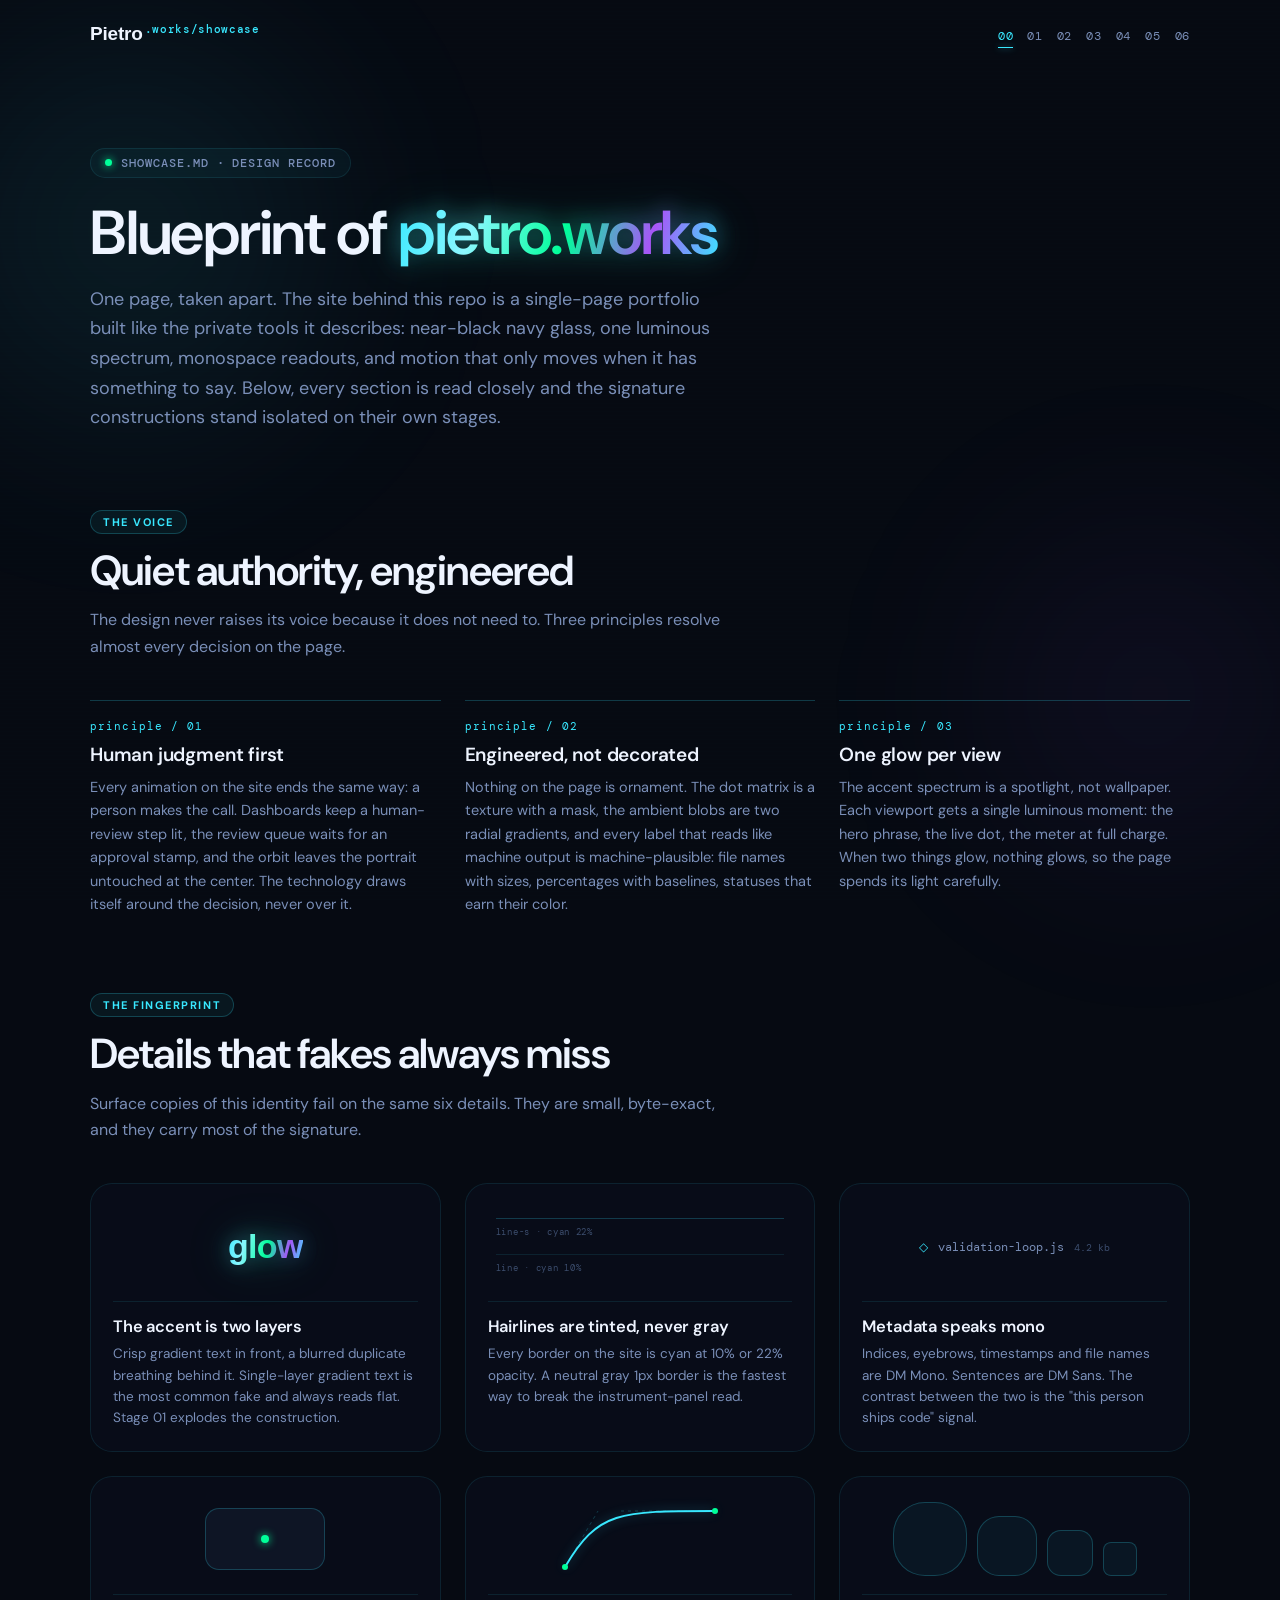
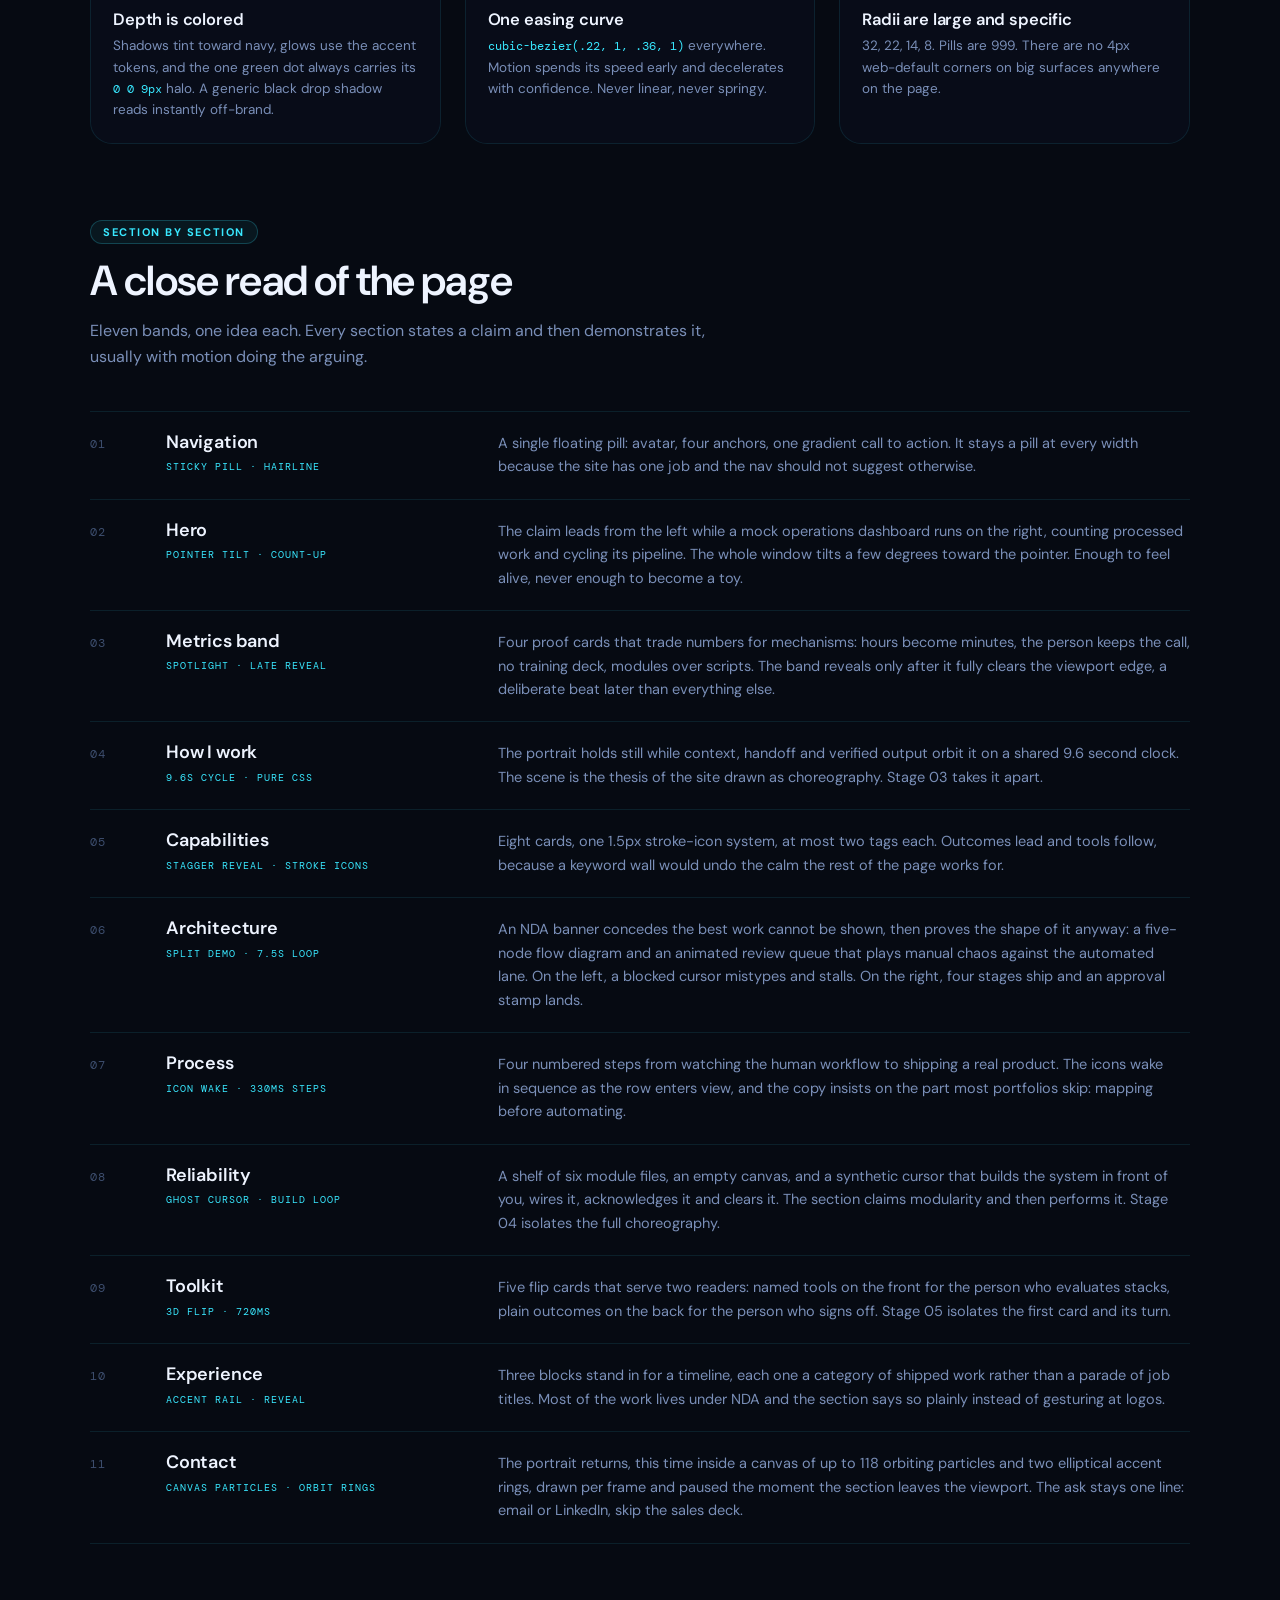
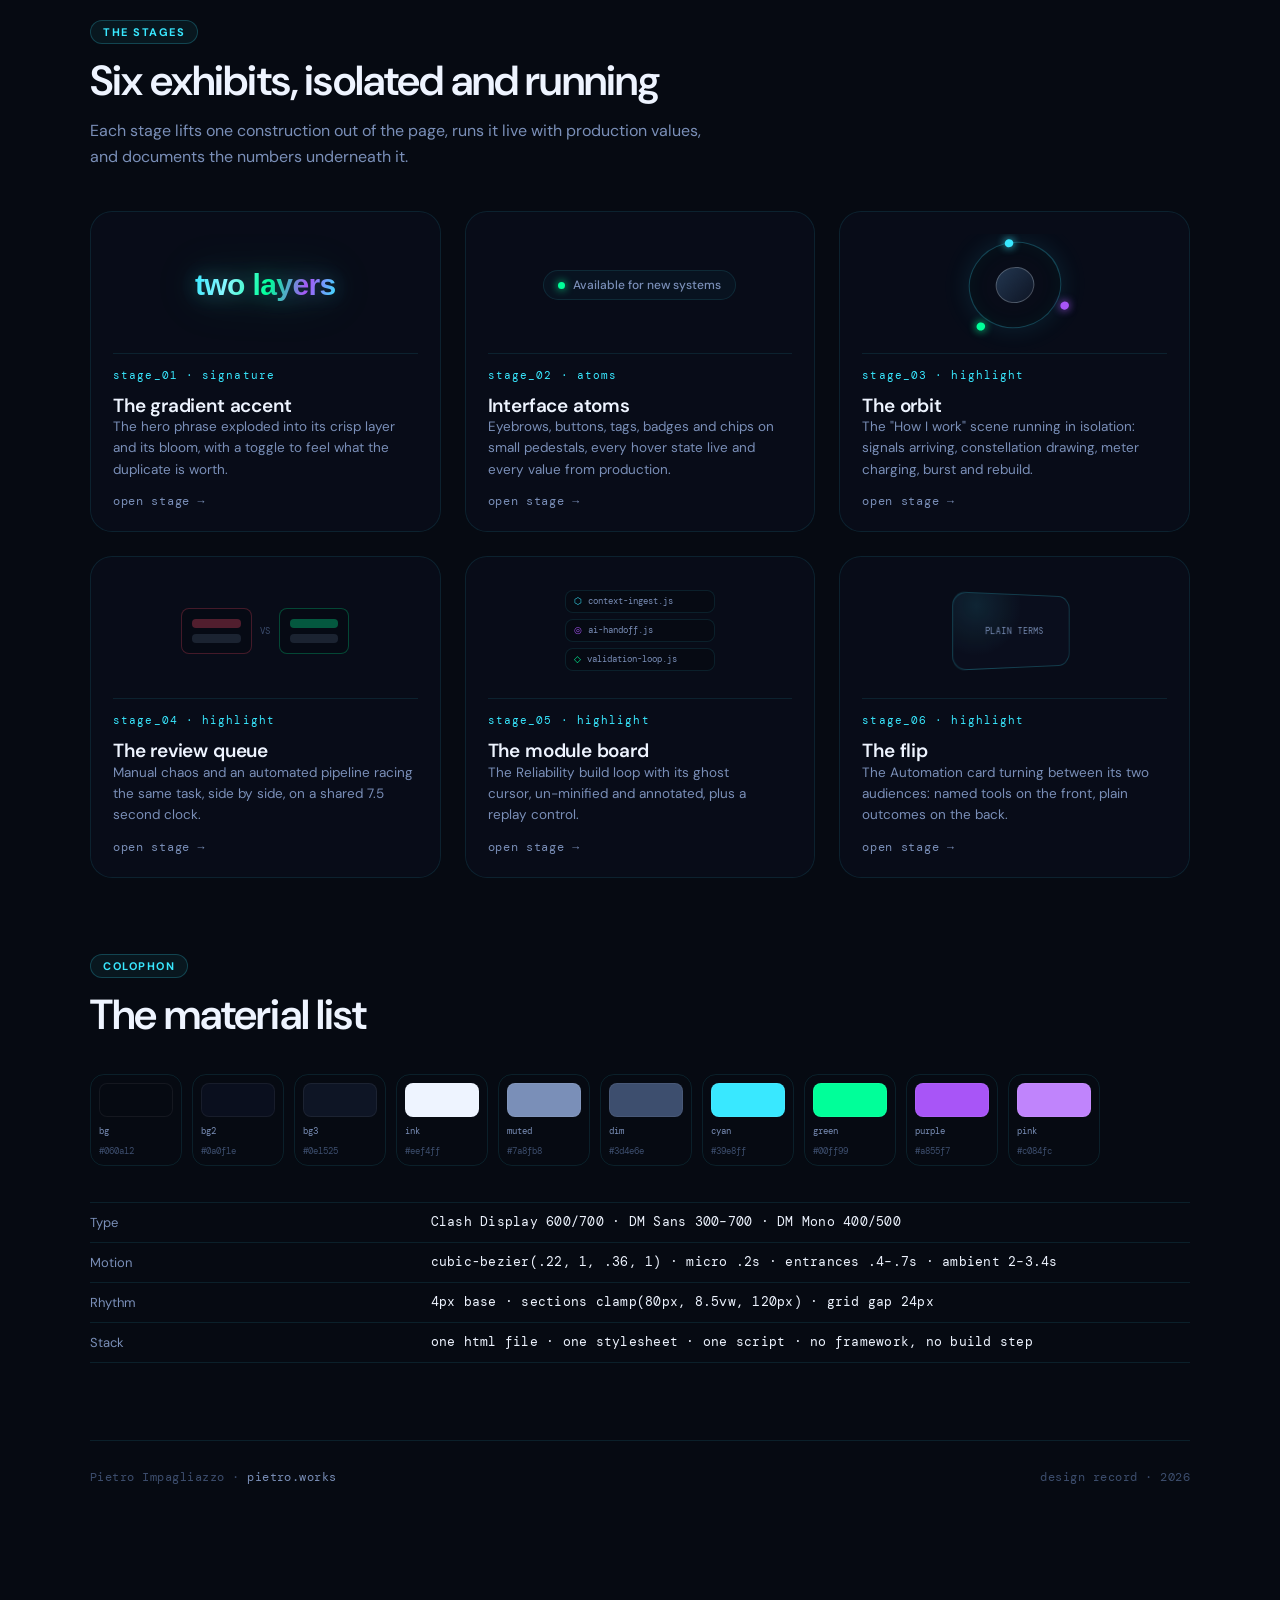
==== commit 1bcbf54b: "Unify the hero section across the hub and stage pages The hub's first section now uses the same stag" ====
--- a/index.html
+++ b/index.html
@@ -22,20 +22,6 @@
     <link rel="stylesheet" href="shared.css" />
     <style>
       /* ---- hero accent: the production two-layer construction ---- */
-      .hub-hero {
-        padding-top: clamp(64px, 9vw, 120px);
-      }
-      .hub-hero h1 {
-        font-size: max(40px, min(6.6vw, 78px));
-        line-height: 1.05;
-      }
-      .hub-hero .sub {
-        color: var(--muted);
-        margin-top: 22px;
-        font-size: max(16px, min(1.9vw, 19px));
-        line-height: 1.65;
-        max-width: 640px;
-      }
       .acc {
         z-index: 0;
         color: transparent;
@@ -614,8 +600,7 @@
       <div class="wrap">
         <a class="sc-brand" href="https://pietro.works/">Pietro<sup>.works/showcase</sup></a>
         <nav class="sc-crumb" aria-label="Stages">
-          <a href="index.html" aria-current="page">index</a>
-          <span class="sc-sep">·</span>
+          <a href="index.html" aria-current="page">00</a>
           <a href="stages/01-accent.html">01</a>
           <a href="stages/02-atoms.html">02</a>
           <a href="stages/03-orbit.html">03</a>
@@ -628,19 +613,20 @@
 
     <main>
       <!-- ================= hero ================= -->
-      <section class="wrap hub-hero">
-        <div class="eyebrow"><span class="dot"></span> showcase.md · design record</div>
-        <h1>
-          Blueprint of
-          <br /><span class="acc" data-text="pietro.works">pietro.works</span>
-        </h1>
-        <p class="sub">
-          One page, taken apart. The site behind this repo is a single-page portfolio
-          built like the private tools it describes: near-black navy glass, one
-          luminous spectrum, monospace readouts, and motion that only moves when it
-          has something to say. Below, every section is read closely and the
-          signature constructions stand isolated on their own stages.
-        </p>
+      <section class="band band--hero">
+        <div class="wrap">
+          <div class="stage-hero">
+            <div class="eyebrow"><span class="dot"></span> showcase.md · design record</div>
+            <h1>Blueprint of <span class="acc" data-text="pietro.works">pietro.works</span></h1>
+            <p class="sub">
+              One page, taken apart. The site behind this repo is a single-page portfolio
+              built like the private tools it describes: near-black navy glass, one
+              luminous spectrum, monospace readouts, and motion that only moves when it
+              has something to say. Below, every section is read closely and the
+              signature constructions stand isolated on their own stages.
+            </p>
+          </div>
+        </div>
       </section>
 
       <!-- ================= voice ================= -->
--- a/shared.css
+++ b/shared.css
@@ -269,9 +269,6 @@
   background: var(--cyan);
   box-shadow: 0 0 6px rgba(57, 232, 255, 0.6);
 }
-.sc-crumb .sc-sep {
-  color: rgba(57, 232, 255, 0.22);
-}
 
 /* ---- Eyebrow (site signature chip) ---- */
 .eyebrow {
